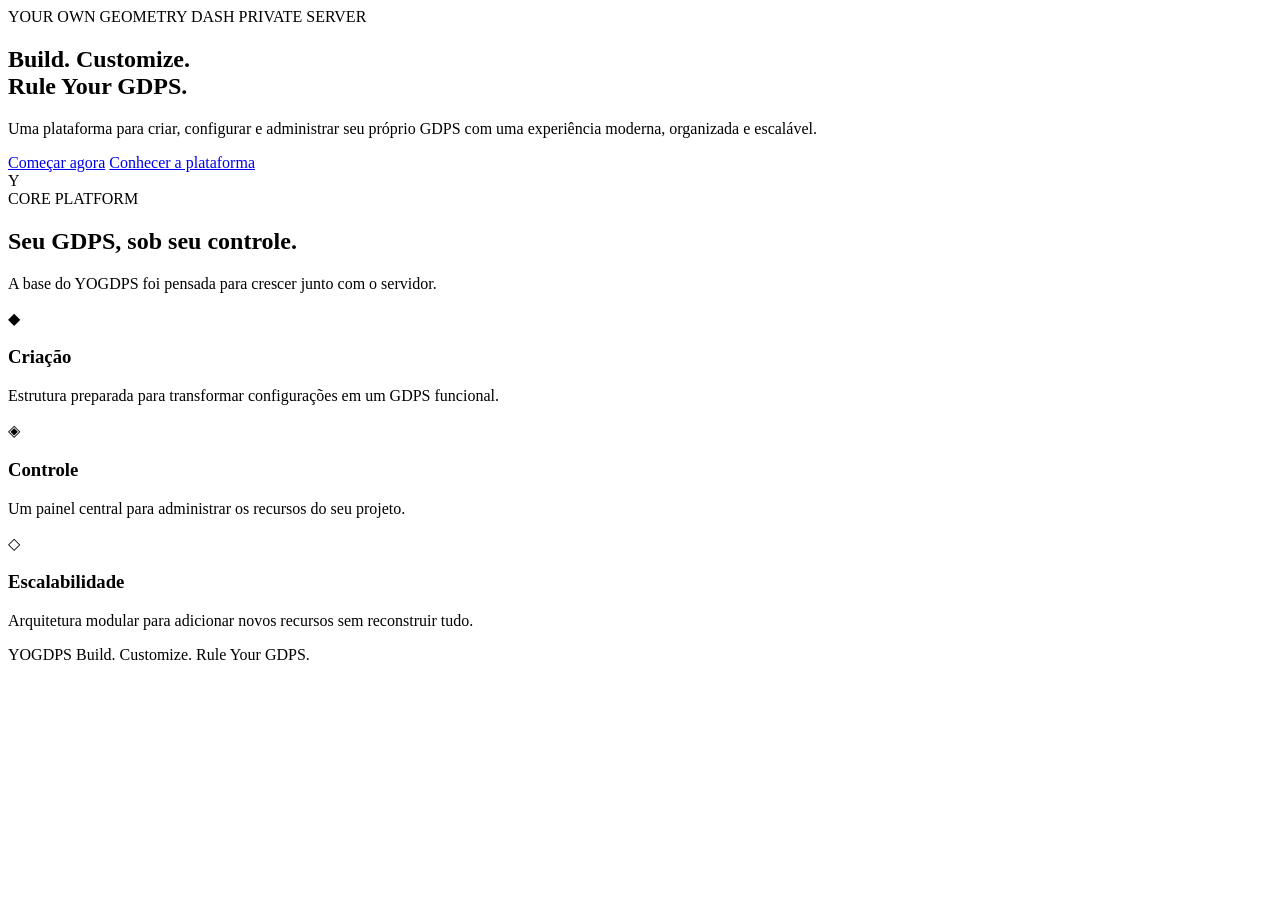
==== src/index.html @ 3512d13f "feat(core): add YOGDPS core landing page" ====
<!DOCTYPE html>
<html lang="pt-BR">
<head>
    <meta charset="UTF-8">
    <meta name="viewport" content="width=device-width, initial-scale=1.0">
    <meta name="theme-color" content="#8b5cf6">
    <meta name="description" content="YOGDPS — Your Own Geometry Dash Private Server. Build. Customize. Rule Your GDPS.">
    <title>YOGDPS — Your Own Geometry Dash Private Server</title>
    <link rel="stylesheet" href="assets/css/style.css">
</head>
<body>
    <div class="app-shell">
        <header id="navbar-root"></header>

        <main class="hero" id="main-content">
            <section class="hero-content" aria-labelledby="hero-title">
                <span class="eyebrow">YOUR OWN GEOMETRY DASH PRIVATE SERVER</span>
                <h1 id="hero-title">Build. Customize.<br><span>Rule Your GDPS.</span></h1>
                <p>
                    Uma plataforma para criar, configurar e administrar seu próprio GDPS
                    com uma experiência moderna, organizada e escalável.
                </p>

                <div class="hero-actions">
                    <a class="button button-primary" href="#">Começar agora</a>
                    <a class="button button-secondary" href="#features">Conhecer a plataforma</a>
                </div>
            </section>

            <section class="hero-preview" aria-label="Prévia da plataforma">
                <div class="preview-window">
                    <div class="preview-topbar">
                        <span></span><span></span><span></span>
                    </div>
                    <div class="preview-body">
                        <aside class="preview-sidebar">
                            <div class="preview-logo-mark">Y</div>
                            <div class="preview-line active"></div>
                            <div class="preview-line"></div>
                            <div class="preview-line"></div>
                            <div class="preview-line"></div>
                        </aside>
                        <div class="preview-main">
                            <div class="preview-heading"></div>
                            <div class="preview-grid">
                                <div class="preview-card"></div>
                                <div class="preview-card"></div>
                                <div class="preview-card"></div>
                            </div>
                            <div class="preview-panel"></div>
                        </div>
                    </div>
                </div>
            </section>
        </main>

        <section class="features" id="features" aria-labelledby="features-title">
            <div class="section-heading">
                <span class="eyebrow">CORE PLATFORM</span>
                <h2 id="features-title">Seu GDPS, sob seu controle.</h2>
                <p>A base do YOGDPS foi pensada para crescer junto com o servidor.</p>
            </div>

            <div class="feature-grid">
                <article class="feature-card">
                    <div class="feature-icon">◆</div>
                    <h3>Criação</h3>
                    <p>Estrutura preparada para transformar configurações em um GDPS funcional.</p>
                </article>
                <article class="feature-card">
                    <div class="feature-icon">◈</div>
                    <h3>Controle</h3>
                    <p>Um painel central para administrar os recursos do seu projeto.</p>
                </article>
                <article class="feature-card">
                    <div class="feature-icon">◇</div>
                    <h3>Escalabilidade</h3>
                    <p>Arquitetura modular para adicionar novos recursos sem reconstruir tudo.</p>
                </article>
            </div>
        </section>

        <footer class="site-footer">
            <span>YOGDPS</span>
            <span>Build. Customize. Rule Your GDPS.</span>
        </footer>
    </div>

    <script src="assets/js/main.js" defer></script>
</body>
</html>
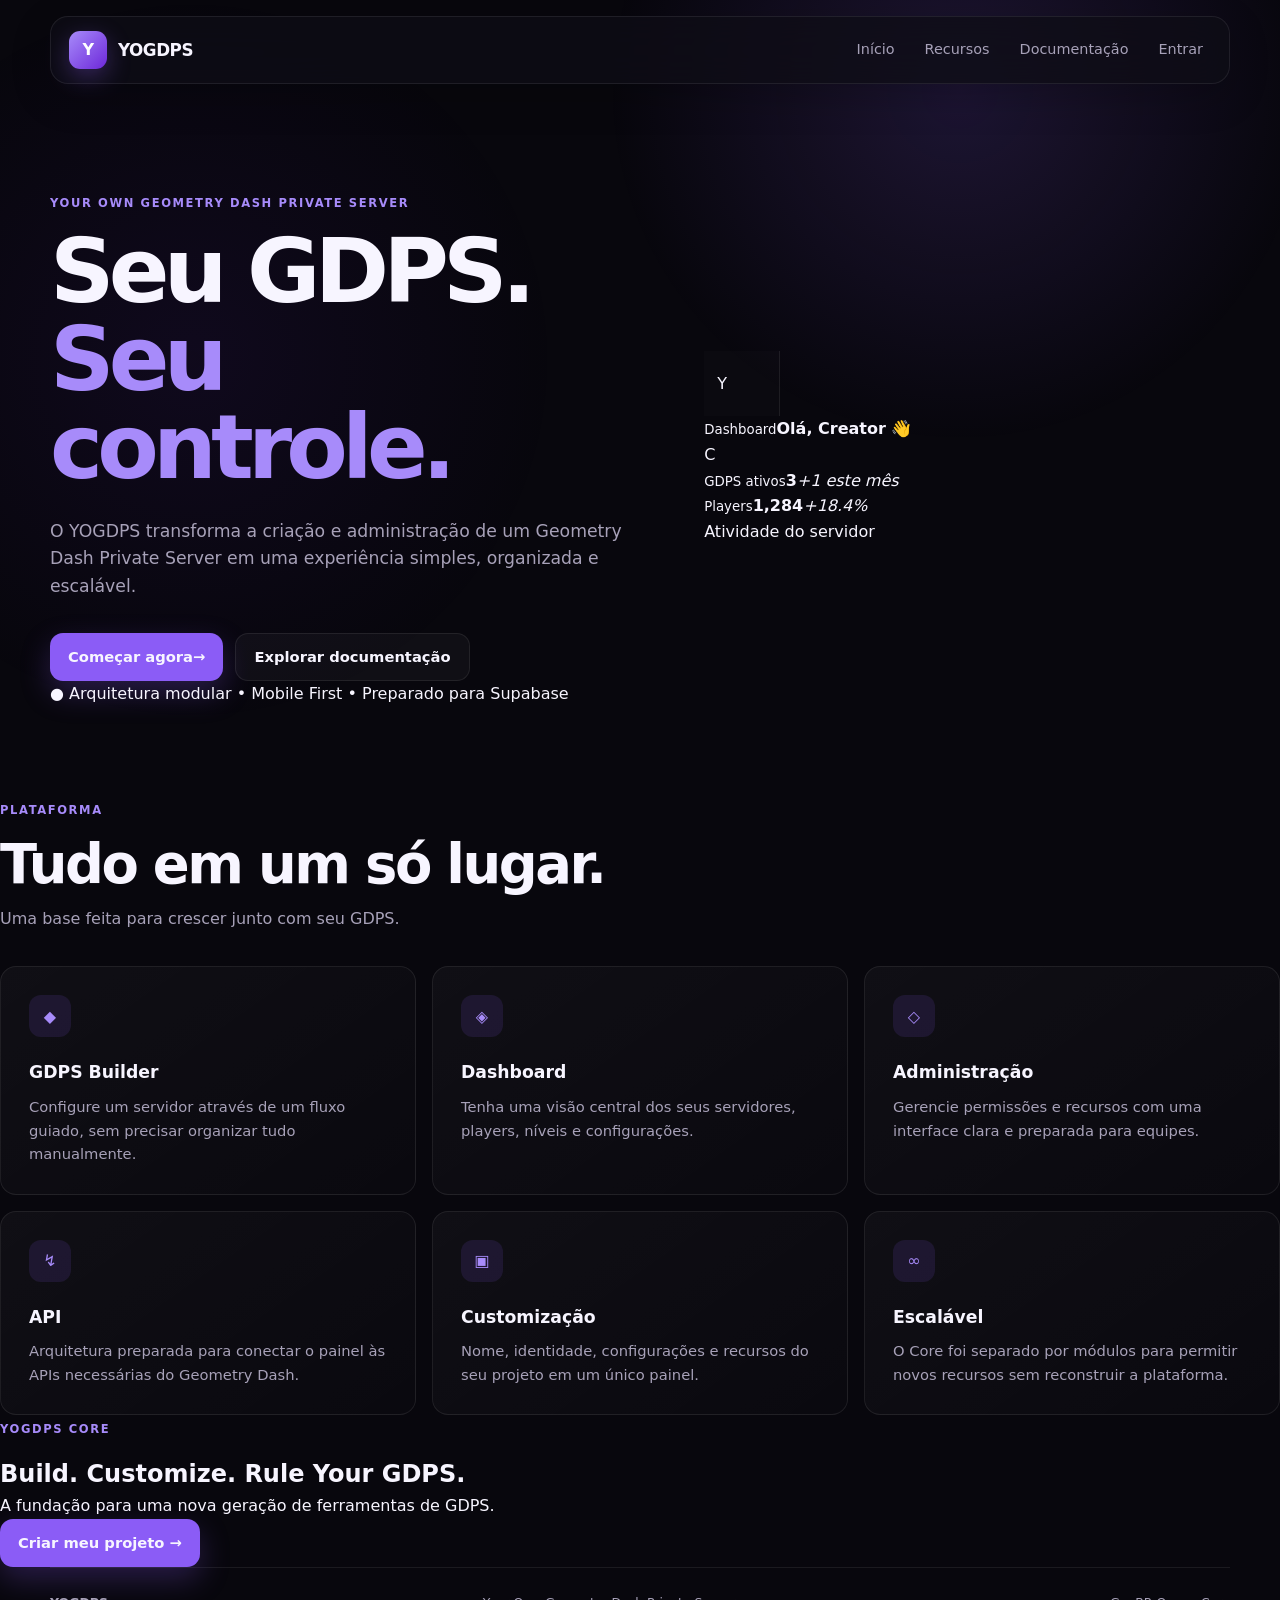
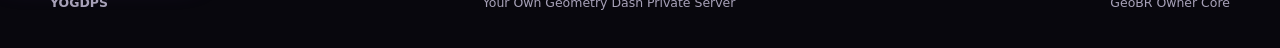
==== commit 46ebf6d8: "feat: build complete YOGDPS core landing" ====
--- a/src/index.html
+++ b/src/index.html
@@ -4,88 +4,53 @@
     <meta charset="UTF-8">
     <meta name="viewport" content="width=device-width, initial-scale=1.0">
     <meta name="theme-color" content="#8b5cf6">
-    <meta name="description" content="YOGDPS — Your Own Geometry Dash Private Server. Build. Customize. Rule Your GDPS.">
-    <title>YOGDPS — Your Own Geometry Dash Private Server</title>
+    <meta name="description" content="YOGDPS — crie, personalize e administre seu próprio Geometry Dash Private Server.">
+    <title>YOGDPS — Build. Customize. Rule Your GDPS.</title>
     <link rel="stylesheet" href="assets/css/style.css">
 </head>
 <body>
     <div class="app-shell">
         <header id="navbar-root"></header>
-
-        <main class="hero" id="main-content">
-            <section class="hero-content" aria-labelledby="hero-title">
-                <span class="eyebrow">YOUR OWN GEOMETRY DASH PRIVATE SERVER</span>
-                <h1 id="hero-title">Build. Customize.<br><span>Rule Your GDPS.</span></h1>
-                <p>
-                    Uma plataforma para criar, configurar e administrar seu próprio GDPS
-                    com uma experiência moderna, organizada e escalável.
-                </p>
-
-                <div class="hero-actions">
-                    <a class="button button-primary" href="#">Começar agora</a>
-                    <a class="button button-secondary" href="#features">Conhecer a plataforma</a>
+        <main>
+            <section class="hero container">
+                <div class="hero-content">
+                    <span class="eyebrow">YOUR OWN GEOMETRY DASH PRIVATE SERVER</span>
+                    <h1>Seu GDPS.<br><span>Seu controle.</span></h1>
+                    <p>O YOGDPS transforma a criação e administração de um Geometry Dash Private Server em uma experiência simples, organizada e escalável.</p>
+                    <div class="hero-actions">
+                        <a class="button button-primary" href="pages/auth/index.html">Começar agora <span>→</span></a>
+                        <a class="button button-secondary" href="pages/docs/index.html">Explorar documentação</a>
+                    </div>
+                    <div class="hero-trust"><span>●</span> Arquitetura modular <span>•</span> Mobile First <span>•</span> Preparado para Supabase</div>
                 </div>
-            </section>
-
-            <section class="hero-preview" aria-label="Prévia da plataforma">
-                <div class="preview-window">
-                    <div class="preview-topbar">
-                        <span></span><span></span><span></span>
-                    </div>
-                    <div class="preview-body">
-                        <aside class="preview-sidebar">
-                            <div class="preview-logo-mark">Y</div>
-                            <div class="preview-line active"></div>
-                            <div class="preview-line"></div>
-                            <div class="preview-line"></div>
-                            <div class="preview-line"></div>
-                        </aside>
-                        <div class="preview-main">
-                            <div class="preview-heading"></div>
-                            <div class="preview-grid">
-                                <div class="preview-card"></div>
-                                <div class="preview-card"></div>
-                                <div class="preview-card"></div>
-                            </div>
-                            <div class="preview-panel"></div>
+                <div class="hero-preview" aria-hidden="true">
+                    <div class="dashboard-preview">
+                        <div class="preview-sidebar"><div class="mini-logo">Y</div><i></i><i class="active"></i><i></i><i></i><i></i></div>
+                        <div class="preview-content">
+                            <div class="preview-top"><div><small>Dashboard</small><strong>Olá, Creator 👋</strong></div><div class="avatar">C</div></div>
+                            <div class="preview-stats"><div><small>GDPS ativos</small><b>3</b><em>+1 este mês</em></div><div><small>Players</small><b>1,284</b><em>+18.4%</em></div></div>
+                            <div class="preview-chart"><div class="chart-line"></div><span>Atividade do servidor</span></div>
                         </div>
                     </div>
                 </div>
             </section>
+
+            <section class="section container" id="features">
+                <div class="section-heading"><span class="eyebrow">PLATAFORMA</span><h2>Tudo em um só lugar.</h2><p>Uma base feita para crescer junto com seu GDPS.</p></div>
+                <div class="feature-grid">
+                    <article class="feature-card"><span class="feature-icon">◆</span><h3>GDPS Builder</h3><p>Configure um servidor através de um fluxo guiado, sem precisar organizar tudo manualmente.</p></article>
+                    <article class="feature-card"><span class="feature-icon">◈</span><h3>Dashboard</h3><p>Tenha uma visão central dos seus servidores, players, níveis e configurações.</p></article>
+                    <article class="feature-card"><span class="feature-icon">◇</span><h3>Administração</h3><p>Gerencie permissões e recursos com uma interface clara e preparada para equipes.</p></article>
+                    <article class="feature-card"><span class="feature-icon">↯</span><h3>API</h3><p>Arquitetura preparada para conectar o painel às APIs necessárias do Geometry Dash.</p></article>
+                    <article class="feature-card"><span class="feature-icon">▣</span><h3>Customização</h3><p>Nome, identidade, configurações e recursos do seu projeto em um único painel.</p></article>
+                    <article class="feature-card"><span class="feature-icon">∞</span><h3>Escalável</h3><p>O Core foi separado por módulos para permitir novos recursos sem reconstruir a plataforma.</p></article>
+                </div>
+            </section>
+
+            <section class="cta container"><div><span class="eyebrow">YOGDPS CORE</span><h2>Build. Customize. Rule Your GDPS.</h2><p>A fundação para uma nova geração de ferramentas de GDPS.</p></div><a class="button button-primary" href="pages/auth/index.html">Criar meu projeto →</a></section>
         </main>
-
-        <section class="features" id="features" aria-labelledby="features-title">
-            <div class="section-heading">
-                <span class="eyebrow">CORE PLATFORM</span>
-                <h2 id="features-title">Seu GDPS, sob seu controle.</h2>
-                <p>A base do YOGDPS foi pensada para crescer junto com o servidor.</p>
-            </div>
-
-            <div class="feature-grid">
-                <article class="feature-card">
-                    <div class="feature-icon">◆</div>
-                    <h3>Criação</h3>
-                    <p>Estrutura preparada para transformar configurações em um GDPS funcional.</p>
-                </article>
-                <article class="feature-card">
-                    <div class="feature-icon">◈</div>
-                    <h3>Controle</h3>
-                    <p>Um painel central para administrar os recursos do seu projeto.</p>
-                </article>
-                <article class="feature-card">
-                    <div class="feature-icon">◇</div>
-                    <h3>Escalabilidade</h3>
-                    <p>Arquitetura modular para adicionar novos recursos sem reconstruir tudo.</p>
-                </article>
-            </div>
-        </section>
-
-        <footer class="site-footer">
-            <span>YOGDPS</span>
-            <span>Build. Customize. Rule Your GDPS.</span>
-        </footer>
+        <footer class="site-footer container"><strong>YOGDPS</strong><span>Your Own Geometry Dash Private Server</span><span>GeoBR Owner Core</span></footer>
     </div>
-
     <script src="assets/js/main.js" defer></script>
 </body>
 </html>
--- a/src/assets/css/style.css
+++ b/src/assets/css/style.css
@@ -0,0 +1,485 @@
+:root {
+    --bg: #08070d;
+    --surface: #0f0d17;
+    --surface-2: #151220;
+    --surface-3: #1b1729;
+    --border: rgba(255, 255, 255, 0.08);
+    --text: #f7f5ff;
+    --muted: #a7a1b8;
+    --primary: #8b5cf6;
+    --primary-light: #a78bfa;
+    --primary-dark: #6d28d9;
+    --shadow: 0 24px 70px rgba(0, 0, 0, 0.42);
+    --radius-lg: 24px;
+    --radius-md: 16px;
+    --container: 1180px;
+}
+
+* {
+    box-sizing: border-box;
+    margin: 0;
+    padding: 0;
+}
+
+html {
+    scroll-behavior: smooth;
+}
+
+body {
+    min-width: 320px;
+    background: var(--bg);
+    color: var(--text);
+    font-family: Inter, ui-sans-serif, system-ui, -apple-system, BlinkMacSystemFont, "Segoe UI", sans-serif;
+    line-height: 1.6;
+    overflow-x: hidden;
+}
+
+body::before {
+    content: "";
+    position: fixed;
+    inset: 0;
+    pointer-events: none;
+    background:
+        radial-gradient(circle at 75% 10%, rgba(139, 92, 246, 0.16), transparent 28%),
+        radial-gradient(circle at 15% 40%, rgba(109, 40, 217, 0.08), transparent 30%);
+    z-index: -1;
+}
+
+a {
+    color: inherit;
+    text-decoration: none;
+}
+
+.app-shell {
+    min-height: 100vh;
+}
+
+.site-navbar {
+    width: min(100% - 32px, var(--container));
+    margin: 16px auto 0;
+    min-height: 68px;
+    padding: 10px 14px 10px 18px;
+    display: flex;
+    align-items: center;
+    justify-content: space-between;
+    gap: 20px;
+    border: 1px solid var(--border);
+    border-radius: 18px;
+    background: rgba(15, 13, 23, 0.78);
+    backdrop-filter: blur(18px);
+    box-shadow: 0 12px 40px rgba(0, 0, 0, 0.2);
+    position: relative;
+    z-index: 10;
+}
+
+.brand {
+    display: inline-flex;
+    align-items: center;
+    gap: 11px;
+    font-weight: 800;
+    letter-spacing: -0.03em;
+}
+
+.brand-mark {
+    width: 38px;
+    height: 38px;
+    display: grid;
+    place-items: center;
+    color: white;
+    border-radius: 11px;
+    background: linear-gradient(135deg, var(--primary-light), var(--primary-dark));
+    box-shadow: 0 8px 24px rgba(139, 92, 246, 0.32);
+    transform: rotate(0deg);
+}
+
+.brand-name {
+    font-size: 1.05rem;
+}
+
+.nav-links {
+    display: flex;
+    align-items: center;
+    gap: 6px;
+}
+
+.nav-link {
+    padding: 9px 12px;
+    color: var(--muted);
+    border-radius: 10px;
+    font-size: 0.9rem;
+    transition: 160ms ease;
+}
+
+.nav-link:hover,
+.nav-link:focus-visible {
+    color: var(--text);
+    background: rgba(255, 255, 255, 0.05);
+}
+
+.nav-toggle {
+    display: none;
+    width: 42px;
+    height: 42px;
+    border: 1px solid var(--border);
+    border-radius: 12px;
+    background: var(--surface-2);
+    color: var(--text);
+    cursor: pointer;
+}
+
+.hero {
+    width: min(100% - 32px, var(--container));
+    margin: 0 auto;
+    min-height: 700px;
+    padding: 105px 0 90px;
+    display: grid;
+    grid-template-columns: 1fr 0.9fr;
+    align-items: center;
+    gap: 70px;
+}
+
+.hero-content {
+    max-width: 650px;
+}
+
+.eyebrow {
+    display: inline-block;
+    margin-bottom: 16px;
+    color: var(--primary-light);
+    font-size: 0.72rem;
+    font-weight: 800;
+    letter-spacing: 0.14em;
+}
+
+.hero h1 {
+    max-width: 700px;
+    font-size: clamp(3rem, 7vw, 5.7rem);
+    line-height: 0.98;
+    letter-spacing: -0.065em;
+}
+
+.hero h1 span {
+    color: var(--primary-light);
+}
+
+.hero p {
+    max-width: 590px;
+    margin-top: 26px;
+    color: var(--muted);
+    font-size: 1.08rem;
+}
+
+.hero-actions {
+    display: flex;
+    flex-wrap: wrap;
+    gap: 12px;
+    margin-top: 32px;
+}
+
+.button {
+    min-height: 48px;
+    padding: 0 18px;
+    display: inline-flex;
+    align-items: center;
+    justify-content: center;
+    border-radius: 13px;
+    font-weight: 750;
+    font-size: 0.92rem;
+    transition: transform 160ms ease, background 160ms ease, border-color 160ms ease;
+}
+
+.button:hover {
+    transform: translateY(-2px);
+}
+
+.button-primary {
+    background: var(--primary);
+    box-shadow: 0 12px 30px rgba(139, 92, 246, 0.25);
+}
+
+.button-primary:hover {
+    background: var(--primary-light);
+}
+
+.button-secondary {
+    border: 1px solid var(--border);
+    background: rgba(255, 255, 255, 0.035);
+}
+
+.button-secondary:hover {
+    border-color: rgba(167, 139, 250, 0.35);
+    background: rgba(139, 92, 246, 0.08);
+}
+
+.hero-preview {
+    perspective: 1200px;
+}
+
+.preview-window {
+    border: 1px solid rgba(167, 139, 250, 0.18);
+    border-radius: var(--radius-lg);
+    background: rgba(15, 13, 23, 0.92);
+    overflow: hidden;
+    box-shadow: var(--shadow), 0 0 80px rgba(139, 92, 246, 0.09);
+    transform: rotateY(-5deg) rotateX(2deg);
+}
+
+.preview-topbar {
+    height: 42px;
+    padding: 0 15px;
+    display: flex;
+    align-items: center;
+    gap: 6px;
+    border-bottom: 1px solid var(--border);
+}
+
+.preview-topbar span {
+    width: 7px;
+    height: 7px;
+    border-radius: 50%;
+    background: rgba(255, 255, 255, 0.2);
+}
+
+.preview-body {
+    min-height: 390px;
+    display: flex;
+}
+
+.preview-sidebar {
+    width: 76px;
+    padding: 20px 13px;
+    border-right: 1px solid var(--border);
+    background: rgba(255, 255, 255, 0.015);
+}
+
+.preview-logo-mark {
+    width: 36px;
+    height: 36px;
+    margin: 0 auto 35px;
+    display: grid;
+    place-items: center;
+    border-radius: 10px;
+    background: var(--primary-dark);
+    font-weight: 900;
+}
+
+.preview-line {
+    height: 8px;
+    margin: 14px 4px;
+    border-radius: 99px;
+    background: rgba(255, 255, 255, 0.08);
+}
+
+.preview-line.active {
+    background: rgba(139, 92, 246, 0.65);
+}
+
+.preview-main {
+    flex: 1;
+    padding: 30px;
+}
+
+.preview-heading {
+    width: 45%;
+    height: 18px;
+    margin-bottom: 28px;
+    border-radius: 8px;
+    background: rgba(255, 255, 255, 0.12);
+}
+
+.preview-grid {
+    display: grid;
+    grid-template-columns: repeat(3, 1fr);
+    gap: 12px;
+}
+
+.preview-card,
+.preview-panel {
+    border: 1px solid var(--border);
+    border-radius: 13px;
+    background: linear-gradient(145deg, rgba(139, 92, 246, 0.12), rgba(255, 255, 255, 0.025));
+}
+
+.preview-card {
+    height: 105px;
+}
+
+.preview-panel {
+    height: 125px;
+    margin-top: 14px;
+}
+
+.features {
+    width: min(100% - 32px, var(--container));
+    margin: 0 auto;
+    padding: 70px 0 100px;
+}
+
+.section-heading {
+    max-width: 620px;
+    margin-bottom: 35px;
+}
+
+.section-heading h2 {
+    font-size: clamp(2rem, 5vw, 3.4rem);
+    line-height: 1.05;
+    letter-spacing: -0.045em;
+}
+
+.section-heading p {
+    margin-top: 13px;
+    color: var(--muted);
+}
+
+.feature-grid {
+    display: grid;
+    grid-template-columns: repeat(3, 1fr);
+    gap: 16px;
+}
+
+.feature-card {
+    padding: 28px;
+    border: 1px solid var(--border);
+    border-radius: var(--radius-md);
+    background: linear-gradient(145deg, rgba(255, 255, 255, 0.035), rgba(255, 255, 255, 0.012));
+}
+
+.feature-icon {
+    width: 42px;
+    height: 42px;
+    margin-bottom: 22px;
+    display: grid;
+    place-items: center;
+    border-radius: 12px;
+    color: var(--primary-light);
+    background: rgba(139, 92, 246, 0.12);
+}
+
+.feature-card h3 {
+    font-size: 1.08rem;
+}
+
+.feature-card p {
+    margin-top: 8px;
+    color: var(--muted);
+    font-size: 0.92rem;
+}
+
+.site-footer {
+    width: min(100% - 32px, var(--container));
+    margin: 0 auto;
+    padding: 25px 0 35px;
+    display: flex;
+    justify-content: space-between;
+    gap: 20px;
+    color: var(--muted);
+    font-size: 0.78rem;
+    border-top: 1px solid var(--border);
+}
+
+.site-footer span:first-child {
+    color: var(--text);
+    font-weight: 800;
+}
+
+@media (max-width: 900px) {
+    .hero {
+        grid-template-columns: 1fr;
+        gap: 45px;
+        padding-top: 75px;
+    }
+
+    .hero-preview {
+        max-width: 720px;
+        width: 100%;
+        margin: 0 auto;
+    }
+
+    .feature-grid {
+        grid-template-columns: 1fr;
+    }
+}
+
+@media (max-width: 700px) {
+    .site-navbar {
+        flex-wrap: wrap;
+    }
+
+    .nav-toggle {
+        display: block;
+    }
+
+    .nav-links {
+        width: 100%;
+        display: none;
+        flex-direction: column;
+        align-items: stretch;
+        padding-top: 8px;
+    }
+
+    .site-navbar.is-open .nav-links {
+        display: flex;
+    }
+
+    .nav-link {
+        padding: 12px;
+    }
+
+    .hero {
+        min-height: auto;
+        padding: 70px 0 55px;
+    }
+
+    .hero h1 {
+        font-size: clamp(2.8rem, 15vw, 4.5rem);
+    }
+
+    .hero-actions {
+        flex-direction: column;
+    }
+
+    .button {
+        width: 100%;
+    }
+
+    .preview-main {
+        padding: 18px;
+    }
+
+    .preview-sidebar {
+        width: 58px;
+        padding-inline: 9px;
+    }
+
+    .preview-grid {
+        grid-template-columns: 1fr;
+    }
+
+    .preview-card {
+        height: 62px;
+    }
+
+    .preview-card:nth-child(3) {
+        display: none;
+    }
+
+    .preview-panel {
+        height: 80px;
+    }
+
+    .site-footer {
+        flex-direction: column;
+    }
+}
+
+@media (prefers-reduced-motion: reduce) {
+    html {
+        scroll-behavior: auto;
+    }
+
+    *,
+    *::before,
+    *::after {
+        transition: none !important;
+    }
+}
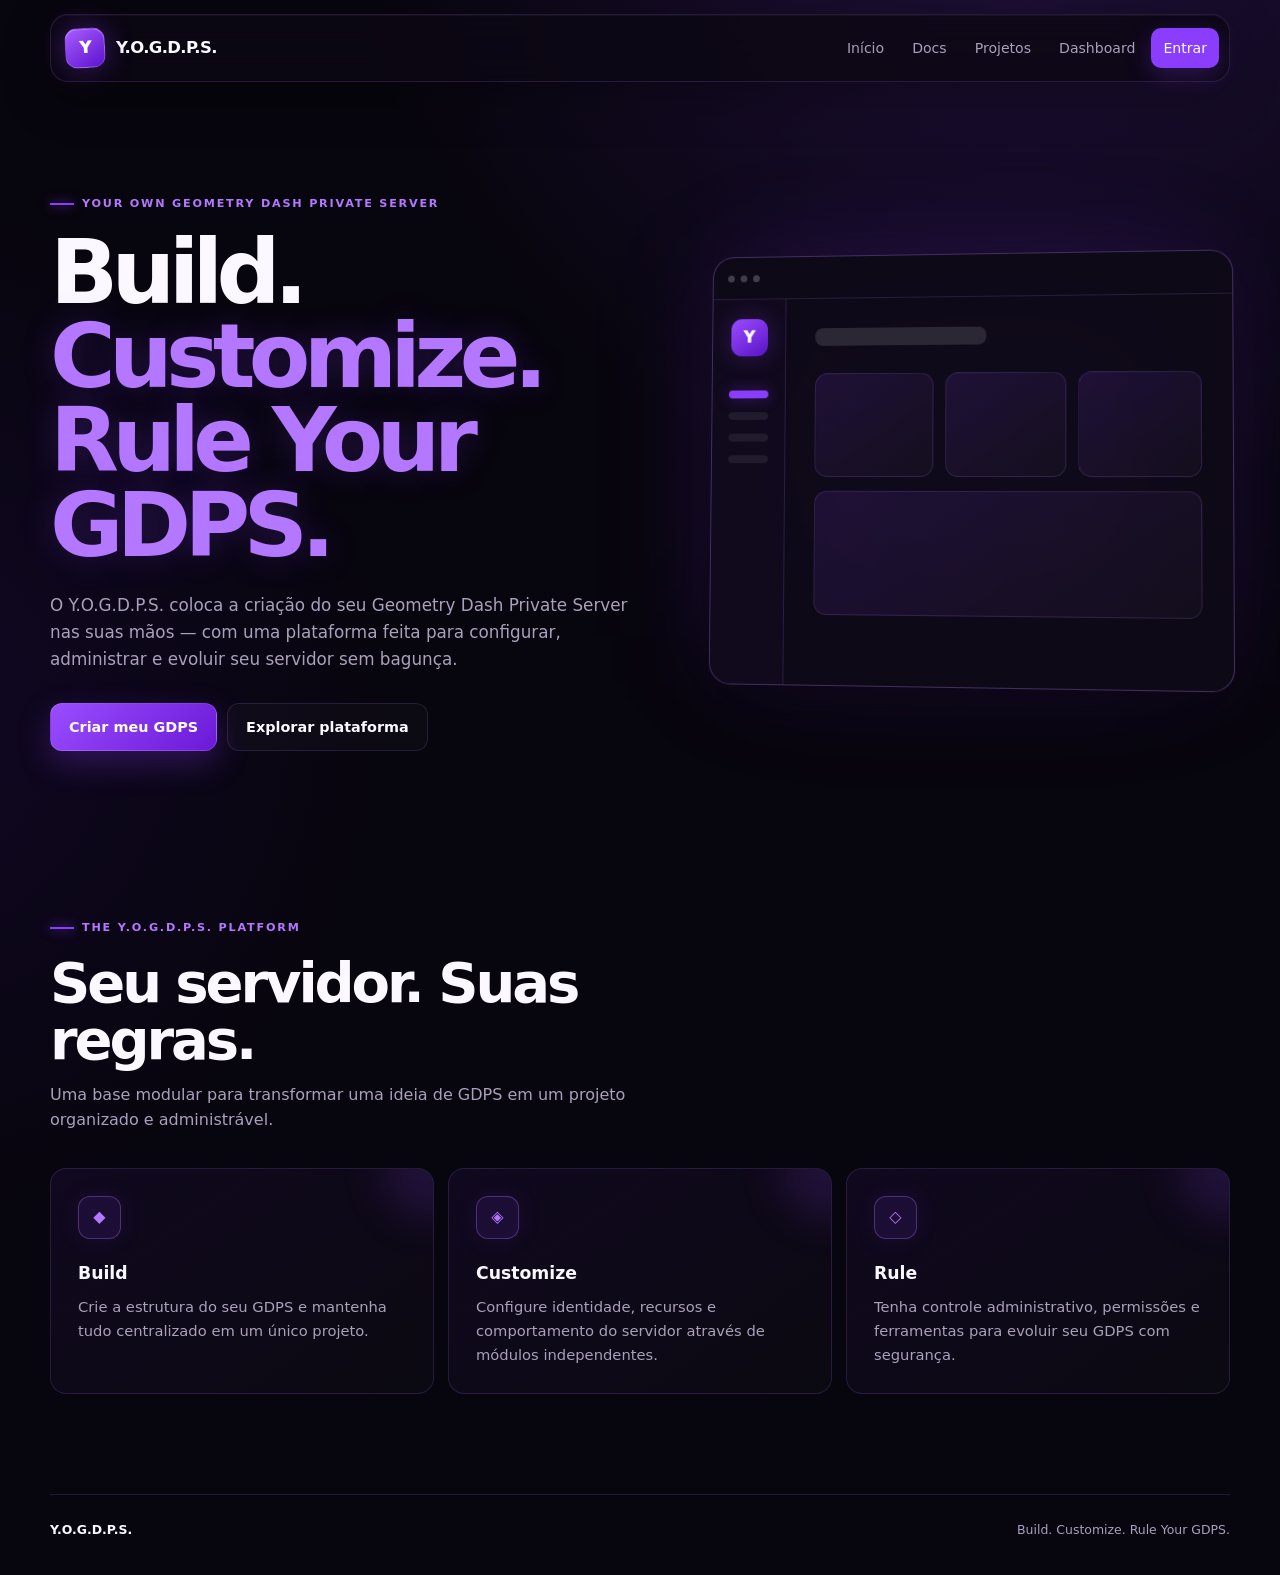
==== commit 5754bfee: "Refresh YOGDPS landing page" ====
--- a/src/index.html
+++ b/src/index.html
@@ -3,54 +3,88 @@
 <head>
     <meta charset="UTF-8">
     <meta name="viewport" content="width=device-width, initial-scale=1.0">
-    <meta name="theme-color" content="#8b5cf6">
-    <meta name="description" content="YOGDPS — crie, personalize e administre seu próprio Geometry Dash Private Server.">
-    <title>YOGDPS — Build. Customize. Rule Your GDPS.</title>
+    <meta name="theme-color" content="#8b3dff">
+    <meta name="description" content="Y.O.G.D.P.S. — Your Own Geometry Dash Private Server. Build. Customize. Rule Your GDPS.">
+    <title>Y.O.G.D.P.S. — Your Own Geometry Dash Private Server</title>
     <link rel="stylesheet" href="assets/css/style.css">
 </head>
 <body>
     <div class="app-shell">
         <header id="navbar-root"></header>
-        <main>
-            <section class="hero container">
-                <div class="hero-content">
-                    <span class="eyebrow">YOUR OWN GEOMETRY DASH PRIVATE SERVER</span>
-                    <h1>Seu GDPS.<br><span>Seu controle.</span></h1>
-                    <p>O YOGDPS transforma a criação e administração de um Geometry Dash Private Server em uma experiência simples, organizada e escalável.</p>
-                    <div class="hero-actions">
-                        <a class="button button-primary" href="pages/auth/index.html">Começar agora <span>→</span></a>
-                        <a class="button button-secondary" href="pages/docs/index.html">Explorar documentação</a>
-                    </div>
-                    <div class="hero-trust"><span>●</span> Arquitetura modular <span>•</span> Mobile First <span>•</span> Preparado para Supabase</div>
+
+        <main class="hero" id="main-content">
+            <section class="hero-content" aria-labelledby="hero-title">
+                <span class="eyebrow">YOUR OWN GEOMETRY DASH PRIVATE SERVER</span>
+                <h1 id="hero-title">Build.<br><span>Customize.<br>Rule Your GDPS.</span></h1>
+                <p>
+                    O Y.O.G.D.P.S. coloca a criação do seu Geometry Dash Private Server
+                    nas suas mãos — com uma plataforma feita para configurar, administrar
+                    e evoluir seu servidor sem bagunça.
+                </p>
+
+                <div class="hero-actions">
+                    <a class="button button-primary" href="pages/auth/index.html">Criar meu GDPS</a>
+                    <a class="button button-secondary" href="#features">Explorar plataforma</a>
                 </div>
-                <div class="hero-preview" aria-hidden="true">
-                    <div class="dashboard-preview">
-                        <div class="preview-sidebar"><div class="mini-logo">Y</div><i></i><i class="active"></i><i></i><i></i><i></i></div>
-                        <div class="preview-content">
-                            <div class="preview-top"><div><small>Dashboard</small><strong>Olá, Creator 👋</strong></div><div class="avatar">C</div></div>
-                            <div class="preview-stats"><div><small>GDPS ativos</small><b>3</b><em>+1 este mês</em></div><div><small>Players</small><b>1,284</b><em>+18.4%</em></div></div>
-                            <div class="preview-chart"><div class="chart-line"></div><span>Atividade do servidor</span></div>
+            </section>
+
+            <section class="hero-preview" aria-label="Prévia do painel Y.O.G.D.P.S.">
+                <div class="preview-window">
+                    <div class="preview-topbar"><span></span><span></span><span></span></div>
+                    <div class="preview-body">
+                        <aside class="preview-sidebar">
+                            <div class="preview-logo-mark">Y</div>
+                            <div class="preview-line active"></div>
+                            <div class="preview-line"></div>
+                            <div class="preview-line"></div>
+                            <div class="preview-line"></div>
+                        </aside>
+                        <div class="preview-main">
+                            <div class="preview-heading"></div>
+                            <div class="preview-grid">
+                                <div class="preview-card"></div>
+                                <div class="preview-card"></div>
+                                <div class="preview-card"></div>
+                            </div>
+                            <div class="preview-panel"></div>
                         </div>
                     </div>
                 </div>
             </section>
+        </main>
 
-            <section class="section container" id="features">
-                <div class="section-heading"><span class="eyebrow">PLATAFORMA</span><h2>Tudo em um só lugar.</h2><p>Uma base feita para crescer junto com seu GDPS.</p></div>
-                <div class="feature-grid">
-                    <article class="feature-card"><span class="feature-icon">◆</span><h3>GDPS Builder</h3><p>Configure um servidor através de um fluxo guiado, sem precisar organizar tudo manualmente.</p></article>
-                    <article class="feature-card"><span class="feature-icon">◈</span><h3>Dashboard</h3><p>Tenha uma visão central dos seus servidores, players, níveis e configurações.</p></article>
-                    <article class="feature-card"><span class="feature-icon">◇</span><h3>Administração</h3><p>Gerencie permissões e recursos com uma interface clara e preparada para equipes.</p></article>
-                    <article class="feature-card"><span class="feature-icon">↯</span><h3>API</h3><p>Arquitetura preparada para conectar o painel às APIs necessárias do Geometry Dash.</p></article>
-                    <article class="feature-card"><span class="feature-icon">▣</span><h3>Customização</h3><p>Nome, identidade, configurações e recursos do seu projeto em um único painel.</p></article>
-                    <article class="feature-card"><span class="feature-icon">∞</span><h3>Escalável</h3><p>O Core foi separado por módulos para permitir novos recursos sem reconstruir a plataforma.</p></article>
-                </div>
-            </section>
+        <section class="features" id="features" aria-labelledby="features-title">
+            <div class="section-heading">
+                <span class="eyebrow">THE Y.O.G.D.P.S. PLATFORM</span>
+                <h2>Seu servidor. Suas regras.</h2>
+                <p>Uma base modular para transformar uma ideia de GDPS em um projeto organizado e administrável.</p>
+            </div>
 
-            <section class="cta container"><div><span class="eyebrow">YOGDPS CORE</span><h2>Build. Customize. Rule Your GDPS.</h2><p>A fundação para uma nova geração de ferramentas de GDPS.</p></div><a class="button button-primary" href="pages/auth/index.html">Criar meu projeto →</a></section>
-        </main>
-        <footer class="site-footer container"><strong>YOGDPS</strong><span>Your Own Geometry Dash Private Server</span><span>GeoBR Owner Core</span></footer>
+            <div class="feature-grid">
+                <article class="feature-card">
+                    <div class="feature-icon">◆</div>
+                    <h3>Build</h3>
+                    <p>Crie a estrutura do seu GDPS e mantenha tudo centralizado em um único projeto.</p>
+                </article>
+                <article class="feature-card">
+                    <div class="feature-icon">◈</div>
+                    <h3>Customize</h3>
+                    <p>Configure identidade, recursos e comportamento do servidor através de módulos independentes.</p>
+                </article>
+                <article class="feature-card">
+                    <div class="feature-icon">◇</div>
+                    <h3>Rule</h3>
+                    <p>Tenha controle administrativo, permissões e ferramentas para evoluir seu GDPS com segurança.</p>
+                </article>
+            </div>
+        </section>
+
+        <footer class="site-footer">
+            <span>Y.O.G.D.P.S.</span>
+            <span>Build. Customize. Rule Your GDPS.</span>
+        </footer>
     </div>
+
     <script src="assets/js/main.js" defer></script>
 </body>
 </html>
--- a/src/assets/css/style.css
+++ b/src/assets/css/style.css
@@ -1,485 +1,148 @@
 :root {
-    --bg: #08070d;
-    --surface: #0f0d17;
-    --surface-2: #151220;
-    --surface-3: #1b1729;
-    --border: rgba(255, 255, 255, 0.08);
-    --text: #f7f5ff;
-    --muted: #a7a1b8;
-    --primary: #8b5cf6;
-    --primary-light: #a78bfa;
-    --primary-dark: #6d28d9;
-    --shadow: 0 24px 70px rgba(0, 0, 0, 0.42);
+    --bg: #07050d;
+    --bg-2: #0b0813;
+    --surface: #100b1b;
+    --surface-2: #151022;
+    --surface-3: #1c1430;
+    --border: rgba(181, 126, 255, 0.16);
+    --border-strong: rgba(181, 126, 255, 0.32);
+    --text: #fbf8ff;
+    --muted: #aaa0bb;
+    --primary: #8b3dff;
+    --primary-light: #b477ff;
+    --primary-dark: #5b16c9;
+    --accent: #d2a8ff;
+    --glow: rgba(139, 61, 255, 0.28);
+    --shadow: 0 24px 80px rgba(0, 0, 0, 0.48);
     --radius-lg: 24px;
     --radius-md: 16px;
+    --radius-sm: 11px;
     --container: 1180px;
 }
 
-* {
-    box-sizing: border-box;
-    margin: 0;
-    padding: 0;
-}
-
-html {
-    scroll-behavior: smooth;
-}
-
+* { box-sizing: border-box; margin: 0; padding: 0; }
+html { scroll-behavior: smooth; }
 body {
     min-width: 320px;
-    background: var(--bg);
+    background:
+        radial-gradient(circle at 80% -10%, rgba(139, 61, 255, .20), transparent 34%),
+        radial-gradient(circle at -10% 45%, rgba(91, 22, 201, .13), transparent 32%),
+        var(--bg);
     color: var(--text);
     font-family: Inter, ui-sans-serif, system-ui, -apple-system, BlinkMacSystemFont, "Segoe UI", sans-serif;
     line-height: 1.6;
     overflow-x: hidden;
 }
-
 body::before {
     content: "";
     position: fixed;
     inset: 0;
     pointer-events: none;
-    background:
-        radial-gradient(circle at 75% 10%, rgba(139, 92, 246, 0.16), transparent 28%),
-        radial-gradient(circle at 15% 40%, rgba(109, 40, 217, 0.08), transparent 30%);
-    z-index: -1;
+    opacity: .22;
+    background-image: linear-gradient(rgba(255,255,255,.025) 1px, transparent 1px), linear-gradient(90deg, rgba(255,255,255,.025) 1px, transparent 1px);
+    background-size: 38px 38px;
+    mask-image: linear-gradient(to bottom, black, transparent 75%);
 }
-
-a {
-    color: inherit;
-    text-decoration: none;
-}
-
-.app-shell {
-    min-height: 100vh;
-}
+a { color: inherit; text-decoration: none; }
+button, input, select, textarea { font: inherit; }
+button { color: inherit; }
+.app-shell { min-height: 100vh; position: relative; }
 
 .site-navbar {
-    width: min(100% - 32px, var(--container));
-    margin: 16px auto 0;
+    width: min(calc(100% - 28px), var(--container));
+    margin: 14px auto 0;
     min-height: 68px;
-    padding: 10px 14px 10px 18px;
+    padding: 9px 10px 9px 14px;
     display: flex;
     align-items: center;
     justify-content: space-between;
-    gap: 20px;
+    gap: 18px;
     border: 1px solid var(--border);
     border-radius: 18px;
-    background: rgba(15, 13, 23, 0.78);
-    backdrop-filter: blur(18px);
-    box-shadow: 0 12px 40px rgba(0, 0, 0, 0.2);
+    background: rgba(12, 8, 20, .84);
+    backdrop-filter: blur(20px);
+    box-shadow: 0 14px 50px rgba(0,0,0,.28), inset 0 1px rgba(255,255,255,.04);
     position: relative;
     z-index: 10;
 }
+.brand { display: inline-flex; align-items: center; gap: 11px; font-weight: 850; letter-spacing: -.04em; }
+.brand-mark {
+    width: 40px; height: 40px; display: grid; place-items: center; color: #fff;
+    border: 1px solid rgba(255,255,255,.16); border-radius: 12px;
+    background: linear-gradient(145deg, #a85cff, #5d12cf);
+    box-shadow: 0 0 28px rgba(139,61,255,.38), inset 0 1px rgba(255,255,255,.22);
+    font-weight: 950; transform: rotate(-3deg);
+}
+.brand-name { font-size: 1.03rem; }
+.brand-name strong { color: var(--primary-light); }
+.nav-links { display: flex; align-items: center; gap: 4px; }
+.nav-link { padding: 9px 12px; color: var(--muted); border-radius: 10px; font-size: .88rem; transition: .16s ease; }
+.nav-link:hover, .nav-link:focus-visible { color: var(--text); background: rgba(139,61,255,.10); }
+.nav-link.cta { color: #fff; background: var(--primary); box-shadow: 0 8px 24px rgba(139,61,255,.25); }
+.nav-toggle { display: none; width: 42px; height: 42px; border: 1px solid var(--border); border-radius: 12px; background: var(--surface-2); cursor: pointer; }
 
-.brand {
-    display: inline-flex;
-    align-items: center;
-    gap: 11px;
-    font-weight: 800;
-    letter-spacing: -0.03em;
+.hero { width: min(calc(100% - 28px), var(--container)); margin: 0 auto; min-height: 700px; padding: 105px 0 90px; display: grid; grid-template-columns: 1fr .9fr; align-items: center; gap: 72px; }
+.hero-content { max-width: 650px; }
+.eyebrow { display: inline-flex; align-items: center; gap: 8px; margin-bottom: 17px; color: var(--primary-light); font-size: .70rem; font-weight: 900; letter-spacing: .16em; }
+.eyebrow::before { content: ""; width: 24px; height: 2px; background: var(--primary); box-shadow: 0 0 12px var(--primary); }
+.hero h1 { max-width: 720px; font-size: clamp(3.1rem, 7vw, 5.8rem); line-height: .94; letter-spacing: -.075em; }
+.hero h1 span { color: var(--primary-light); text-shadow: 0 0 34px rgba(139,61,255,.24); }
+.hero p { max-width: 580px; margin-top: 25px; color: var(--muted); font-size: 1.05rem; }
+.hero-actions { display: flex; flex-wrap: wrap; gap: 10px; margin-top: 31px; }
+.button { min-height: 48px; padding: 0 18px; display: inline-flex; align-items: center; justify-content: center; border-radius: 12px; font-weight: 800; font-size: .9rem; transition: transform .16s ease, box-shadow .16s ease, background .16s ease; }
+.button:hover { transform: translateY(-2px); }
+.button-primary { color: #fff; background: linear-gradient(135deg, #9a4dff, #6b19d6); border: 1px solid rgba(255,255,255,.13); box-shadow: 0 12px 32px rgba(139,61,255,.28); }
+.button-primary:hover { box-shadow: 0 16px 38px rgba(139,61,255,.38); }
+.button-secondary { border: 1px solid var(--border); background: rgba(255,255,255,.025); }
+.button-secondary:hover { border-color: var(--border-strong); background: rgba(139,61,255,.08); }
+
+.hero-preview { position: relative; perspective: 1200px; }
+.hero-preview::before { content: ""; position: absolute; inset: 12% 8%; background: var(--glow); filter: blur(70px); pointer-events: none; }
+.preview-window { position: relative; border: 1px solid var(--border-strong); border-radius: 22px; background: rgba(13,9,22,.94); overflow: hidden; box-shadow: var(--shadow), 0 0 90px rgba(139,61,255,.10); transform: rotateY(-5deg) rotateX(2deg); }
+.preview-topbar { height: 43px; padding: 0 15px; display: flex; align-items: center; gap: 6px; border-bottom: 1px solid var(--border); }
+.preview-topbar span { width: 7px; height: 7px; border-radius: 50%; background: rgba(255,255,255,.22); }
+.preview-body { min-height: 390px; display: flex; }
+.preview-sidebar { width: 76px; padding: 20px 13px; border-right: 1px solid var(--border); background: rgba(139,61,255,.025); }
+.preview-logo-mark { width: 38px; height: 38px; margin: 0 auto 35px; display: grid; place-items: center; border-radius: 11px; background: linear-gradient(145deg,#9b4cff,#5a13c6); box-shadow: 0 0 24px rgba(139,61,255,.26); font-weight: 950; }
+.preview-line { height: 8px; margin: 14px 4px; border-radius: 99px; background: rgba(255,255,255,.07); }
+.preview-line.active { background: var(--primary); box-shadow: 0 0 15px rgba(139,61,255,.35); }
+.preview-main { flex: 1; padding: 30px; }
+.preview-heading { width: 45%; height: 18px; margin-bottom: 28px; border-radius: 8px; background: rgba(255,255,255,.12); }
+.preview-grid { display: grid; grid-template-columns: repeat(3,1fr); gap: 12px; }
+.preview-card, .preview-panel { border: 1px solid var(--border); border-radius: 13px; background: linear-gradient(145deg, rgba(139,61,255,.13), rgba(255,255,255,.025)); }
+.preview-card { height: 105px; }
+.preview-panel { height: 125px; margin-top: 14px; }
+
+.features { width: min(calc(100% - 28px), var(--container)); margin: 0 auto; padding: 70px 0 100px; }
+.section-heading { max-width: 650px; margin-bottom: 35px; }
+.section-heading h2 { font-size: clamp(2rem,5vw,3.5rem); line-height: 1.02; letter-spacing: -.055em; }
+.section-heading p { margin-top: 13px; color: var(--muted); }
+.feature-grid { display: grid; grid-template-columns: repeat(3,1fr); gap: 14px; }
+.feature-card { position: relative; padding: 27px; border: 1px solid var(--border); border-radius: var(--radius-md); background: linear-gradient(145deg, rgba(139,61,255,.075), rgba(255,255,255,.018)); overflow: hidden; }
+.feature-card::after { content: ""; position: absolute; width: 90px; height: 90px; right: -40px; top: -40px; border-radius: 50%; background: rgba(139,61,255,.15); filter: blur(20px); }
+.feature-icon { width: 43px; height: 43px; margin-bottom: 21px; display: grid; place-items: center; border: 1px solid var(--border-strong); border-radius: 12px; color: var(--primary-light); background: rgba(139,61,255,.11); box-shadow: 0 0 24px rgba(139,61,255,.10); }
+.feature-card h3 { font-size: 1.08rem; }
+.feature-card p { margin-top: 8px; color: var(--muted); font-size: .92rem; }
+.site-footer { width: min(calc(100% - 28px), var(--container)); margin: 0 auto; padding: 25px 0 35px; display: flex; justify-content: space-between; gap: 20px; color: var(--muted); font-size: .78rem; border-top: 1px solid var(--border); }
+.site-footer span:first-child { color: var(--text); font-weight: 850; }
+
+@media (max-width:900px) { .hero { grid-template-columns:1fr; gap:45px; padding-top:75px; } .hero-preview { max-width:720px; width:100%; margin:auto; } .feature-grid { grid-template-columns:1fr; } }
+@media (max-width:700px) {
+    .site-navbar { flex-wrap:wrap; }
+    .nav-toggle { display:block; }
+    .nav-links { width:100%; display:none; flex-direction:column; align-items:stretch; padding-top:7px; }
+    .site-navbar.is-open .nav-links { display:flex; }
+    .nav-link { padding:12px; }
+    .hero { min-height:auto; padding:70px 0 55px; }
+    .hero h1 { font-size:clamp(2.8rem,15vw,4.5rem); }
+    .hero-actions { flex-direction:column; }
+    .button { width:100%; }
+    .preview-main { padding:18px; }
+    .preview-sidebar { width:58px; padding-inline:9px; }
+    .preview-grid { grid-template-columns:1fr; }
+    .preview-card { height:62px; }
+    .preview-card:nth-child(3) { display:none; }
+    .preview-panel { height:80px; }
+    .site-footer { flex-direction:column; }
 }
-
-.brand-mark {
-    width: 38px;
-    height: 38px;
-    display: grid;
-    place-items: center;
-    color: white;
-    border-radius: 11px;
-    background: linear-gradient(135deg, var(--primary-light), var(--primary-dark));
-    box-shadow: 0 8px 24px rgba(139, 92, 246, 0.32);
-    transform: rotate(0deg);
-}
-
-.brand-name {
-    font-size: 1.05rem;
-}
-
-.nav-links {
-    display: flex;
-    align-items: center;
-    gap: 6px;
-}
-
-.nav-link {
-    padding: 9px 12px;
-    color: var(--muted);
-    border-radius: 10px;
-    font-size: 0.9rem;
-    transition: 160ms ease;
-}
-
-.nav-link:hover,
-.nav-link:focus-visible {
-    color: var(--text);
-    background: rgba(255, 255, 255, 0.05);
-}
-
-.nav-toggle {
-    display: none;
-    width: 42px;
-    height: 42px;
-    border: 1px solid var(--border);
-    border-radius: 12px;
-    background: var(--surface-2);
-    color: var(--text);
-    cursor: pointer;
-}
-
-.hero {
-    width: min(100% - 32px, var(--container));
-    margin: 0 auto;
-    min-height: 700px;
-    padding: 105px 0 90px;
-    display: grid;
-    grid-template-columns: 1fr 0.9fr;
-    align-items: center;
-    gap: 70px;
-}
-
-.hero-content {
-    max-width: 650px;
-}
-
-.eyebrow {
-    display: inline-block;
-    margin-bottom: 16px;
-    color: var(--primary-light);
-    font-size: 0.72rem;
-    font-weight: 800;
-    letter-spacing: 0.14em;
-}
-
-.hero h1 {
-    max-width: 700px;
-    font-size: clamp(3rem, 7vw, 5.7rem);
-    line-height: 0.98;
-    letter-spacing: -0.065em;
-}
-
-.hero h1 span {
-    color: var(--primary-light);
-}
-
-.hero p {
-    max-width: 590px;
-    margin-top: 26px;
-    color: var(--muted);
-    font-size: 1.08rem;
-}
-
-.hero-actions {
-    display: flex;
-    flex-wrap: wrap;
-    gap: 12px;
-    margin-top: 32px;
-}
-
-.button {
-    min-height: 48px;
-    padding: 0 18px;
-    display: inline-flex;
-    align-items: center;
-    justify-content: center;
-    border-radius: 13px;
-    font-weight: 750;
-    font-size: 0.92rem;
-    transition: transform 160ms ease, background 160ms ease, border-color 160ms ease;
-}
-
-.button:hover {
-    transform: translateY(-2px);
-}
-
-.button-primary {
-    background: var(--primary);
-    box-shadow: 0 12px 30px rgba(139, 92, 246, 0.25);
-}
-
-.button-primary:hover {
-    background: var(--primary-light);
-}
-
-.button-secondary {
-    border: 1px solid var(--border);
-    background: rgba(255, 255, 255, 0.035);
-}
-
-.button-secondary:hover {
-    border-color: rgba(167, 139, 250, 0.35);
-    background: rgba(139, 92, 246, 0.08);
-}
-
-.hero-preview {
-    perspective: 1200px;
-}
-
-.preview-window {
-    border: 1px solid rgba(167, 139, 250, 0.18);
-    border-radius: var(--radius-lg);
-    background: rgba(15, 13, 23, 0.92);
-    overflow: hidden;
-    box-shadow: var(--shadow), 0 0 80px rgba(139, 92, 246, 0.09);
-    transform: rotateY(-5deg) rotateX(2deg);
-}
-
-.preview-topbar {
-    height: 42px;
-    padding: 0 15px;
-    display: flex;
-    align-items: center;
-    gap: 6px;
-    border-bottom: 1px solid var(--border);
-}
-
-.preview-topbar span {
-    width: 7px;
-    height: 7px;
-    border-radius: 50%;
-    background: rgba(255, 255, 255, 0.2);
-}
-
-.preview-body {
-    min-height: 390px;
-    display: flex;
-}
-
-.preview-sidebar {
-    width: 76px;
-    padding: 20px 13px;
-    border-right: 1px solid var(--border);
-    background: rgba(255, 255, 255, 0.015);
-}
-
-.preview-logo-mark {
-    width: 36px;
-    height: 36px;
-    margin: 0 auto 35px;
-    display: grid;
-    place-items: center;
-    border-radius: 10px;
-    background: var(--primary-dark);
-    font-weight: 900;
-}
-
-.preview-line {
-    height: 8px;
-    margin: 14px 4px;
-    border-radius: 99px;
-    background: rgba(255, 255, 255, 0.08);
-}
-
-.preview-line.active {
-    background: rgba(139, 92, 246, 0.65);
-}
-
-.preview-main {
-    flex: 1;
-    padding: 30px;
-}
-
-.preview-heading {
-    width: 45%;
-    height: 18px;
-    margin-bottom: 28px;
-    border-radius: 8px;
-    background: rgba(255, 255, 255, 0.12);
-}
-
-.preview-grid {
-    display: grid;
-    grid-template-columns: repeat(3, 1fr);
-    gap: 12px;
-}
-
-.preview-card,
-.preview-panel {
-    border: 1px solid var(--border);
-    border-radius: 13px;
-    background: linear-gradient(145deg, rgba(139, 92, 246, 0.12), rgba(255, 255, 255, 0.025));
-}
-
-.preview-card {
-    height: 105px;
-}
-
-.preview-panel {
-    height: 125px;
-    margin-top: 14px;
-}
-
-.features {
-    width: min(100% - 32px, var(--container));
-    margin: 0 auto;
-    padding: 70px 0 100px;
-}
-
-.section-heading {
-    max-width: 620px;
-    margin-bottom: 35px;
-}
-
-.section-heading h2 {
-    font-size: clamp(2rem, 5vw, 3.4rem);
-    line-height: 1.05;
-    letter-spacing: -0.045em;
-}
-
-.section-heading p {
-    margin-top: 13px;
-    color: var(--muted);
-}
-
-.feature-grid {
-    display: grid;
-    grid-template-columns: repeat(3, 1fr);
-    gap: 16px;
-}
-
-.feature-card {
-    padding: 28px;
-    border: 1px solid var(--border);
-    border-radius: var(--radius-md);
-    background: linear-gradient(145deg, rgba(255, 255, 255, 0.035), rgba(255, 255, 255, 0.012));
-}
-
-.feature-icon {
-    width: 42px;
-    height: 42px;
-    margin-bottom: 22px;
-    display: grid;
-    place-items: center;
-    border-radius: 12px;
-    color: var(--primary-light);
-    background: rgba(139, 92, 246, 0.12);
-}
-
-.feature-card h3 {
-    font-size: 1.08rem;
-}
-
-.feature-card p {
-    margin-top: 8px;
-    color: var(--muted);
-    font-size: 0.92rem;
-}
-
-.site-footer {
-    width: min(100% - 32px, var(--container));
-    margin: 0 auto;
-    padding: 25px 0 35px;
-    display: flex;
-    justify-content: space-between;
-    gap: 20px;
-    color: var(--muted);
-    font-size: 0.78rem;
-    border-top: 1px solid var(--border);
-}
-
-.site-footer span:first-child {
-    color: var(--text);
-    font-weight: 800;
-}
-
-@media (max-width: 900px) {
-    .hero {
-        grid-template-columns: 1fr;
-        gap: 45px;
-        padding-top: 75px;
-    }
-
-    .hero-preview {
-        max-width: 720px;
-        width: 100%;
-        margin: 0 auto;
-    }
-
-    .feature-grid {
-        grid-template-columns: 1fr;
-    }
-}
-
-@media (max-width: 700px) {
-    .site-navbar {
-        flex-wrap: wrap;
-    }
-
-    .nav-toggle {
-        display: block;
-    }
-
-    .nav-links {
-        width: 100%;
-        display: none;
-        flex-direction: column;
-        align-items: stretch;
-        padding-top: 8px;
-    }
-
-    .site-navbar.is-open .nav-links {
-        display: flex;
-    }
-
-    .nav-link {
-        padding: 12px;
-    }
-
-    .hero {
-        min-height: auto;
-        padding: 70px 0 55px;
-    }
-
-    .hero h1 {
-        font-size: clamp(2.8rem, 15vw, 4.5rem);
-    }
-
-    .hero-actions {
-        flex-direction: column;
-    }
-
-    .button {
-        width: 100%;
-    }
-
-    .preview-main {
-        padding: 18px;
-    }
-
-    .preview-sidebar {
-        width: 58px;
-        padding-inline: 9px;
-    }
-
-    .preview-grid {
-        grid-template-columns: 1fr;
-    }
-
-    .preview-card {
-        height: 62px;
-    }
-
-    .preview-card:nth-child(3) {
-        display: none;
-    }
-
-    .preview-panel {
-        height: 80px;
-    }
-
-    .site-footer {
-        flex-direction: column;
-    }
-}
-
-@media (prefers-reduced-motion: reduce) {
-    html {
-        scroll-behavior: auto;
-    }
-
-    *,
-    *::before,
-    *::after {
-        transition: none !important;
-    }
-}
+@media (prefers-reduced-motion:reduce) { html { scroll-behavior:auto; } *,*::before,*::after { transition:none !important; } }
